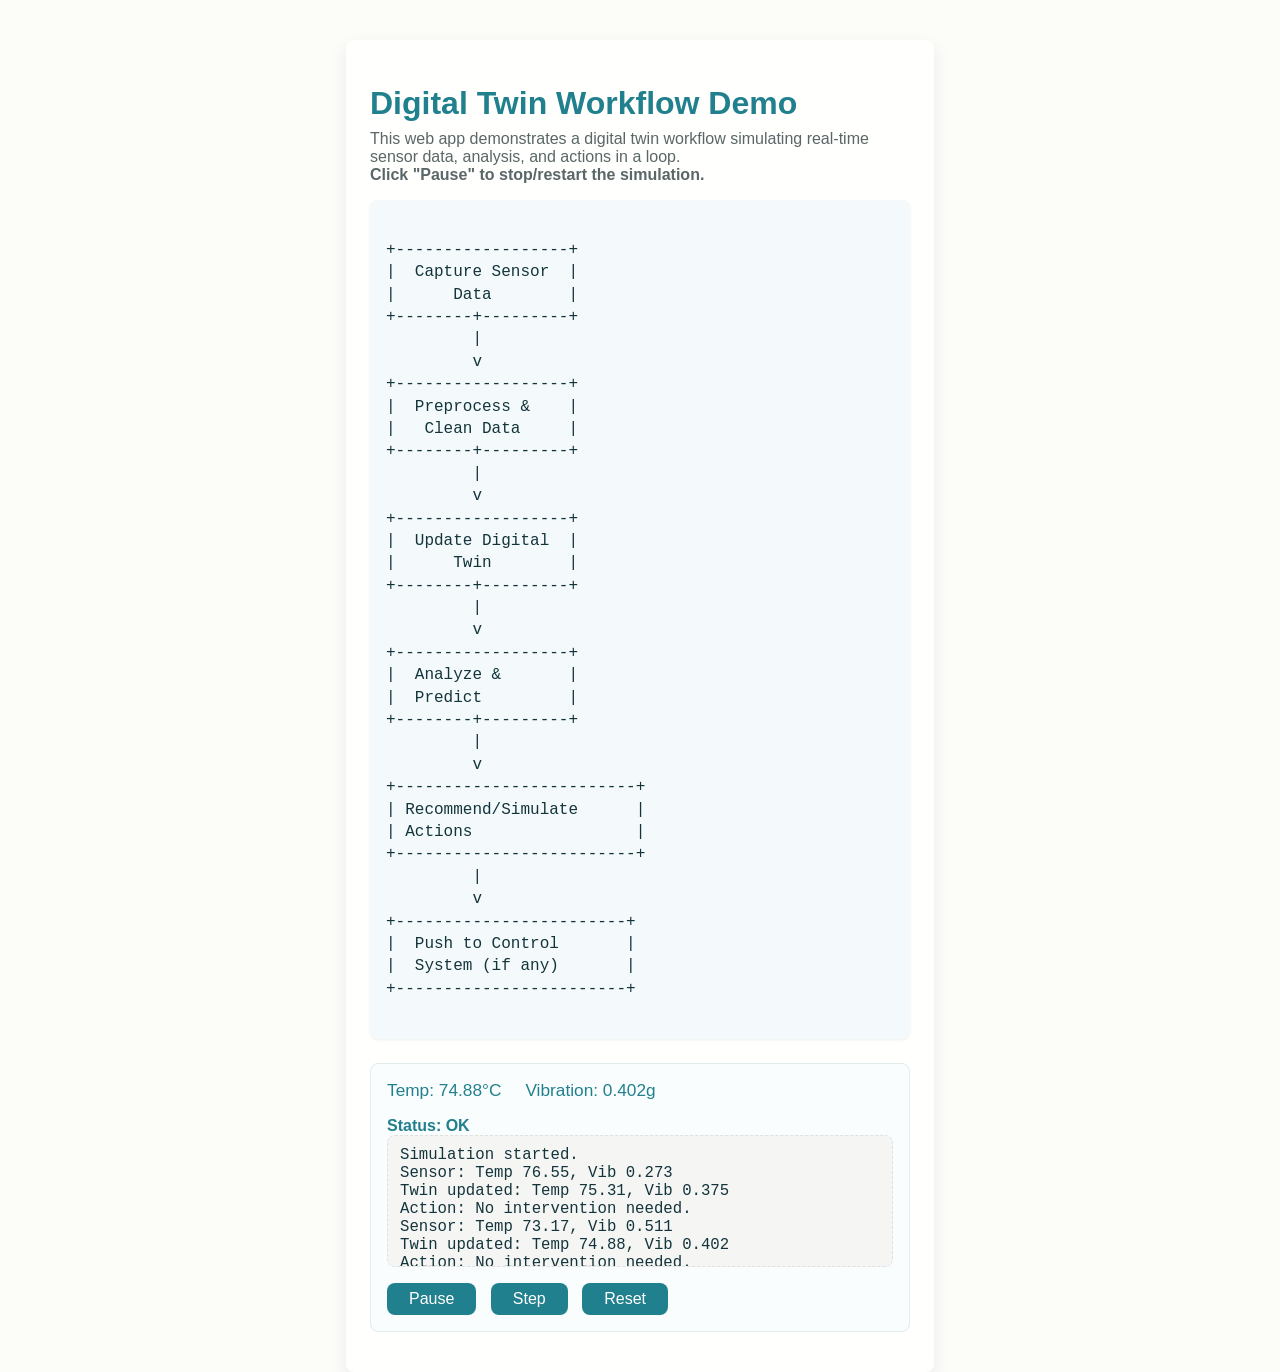
==== index.html @ 1930b544 "Add files via upload" ====
<!DOCTYPE html>
<html lang="en">
<head>
  <meta charset="UTF-8">
  <meta name="viewport" content="width=device-width, initial-scale=1.0">
  <title>Digital Twin Demo</title>
  <style>
    :root {
      --color-background: var(--color-cream-50, #fcfcf9);
      --color-surface: var(--color-cream-100, #fffffd);
      --color-text: var(--color-slate-900, #13343b);
      --color-primary: var(--color-teal-500, #21808d);
      --color-primary-hover: var(--color-teal-600, #1d7480);
      --color-success: var(--color-teal-500, #21808d);
      --color-error: var(--color-red-500, #c0152f);
      --radius-base: 8px;
      --space-16: 16px;
      --space-24: 24px;
      --font-family-base: "Inter", -apple-system, BlinkMacSystemFont, "Segoe UI", Roboto, sans-serif;
    }

    html {
      font-size: 16px;
    }
    body {
      background: var(--color-background);
      color: var(--color-text);
      font-family: var(--font-family-base);
      margin: 0;
      min-height: 100vh;
    }
    .container {
      max-width: 540px;
      margin: 40px auto 0 auto;
      padding: 24px;
      background: var(--color-surface);
      border-radius: var(--radius-base);
      box-shadow: 0 6px 18px rgba(19, 52, 59, 0.07);
    }
    h1 {
      font-size: 2rem;
      margin-bottom: 8px;
      color: var(--color-primary);
    }
    .diagram {
      font-family: monospace;
      white-space: pre;
      line-height: 1.4;
      background: #f4fafb;
      border-radius: var(--radius-base);
      padding: var(--space-16);
      margin-bottom: var(--space-24);
      box-shadow: 0 1px 3px rgba(19,52,59,0.07);
      overflow-x: auto;
    }
    .twin-panel {
      background: #fafdfe;
      border: 1px solid #e0ecee;
      border-radius: var(--radius-base);
      padding: var(--space-16);
      margin-bottom: var(--space-16);
    }
    .metrics {
      display: flex;
      gap: 24px;
      margin-bottom: 16px;
      font-size: 1.08rem;
      color: var(--color-primary);
    }
    .status-green {
      color: var(--color-success);
      font-weight: 600;
    }
    .status-red {
      color: var(--color-error);
      font-weight: 600;
    }
    .log {
      background: #f5f5f4;
      border-radius: var(--radius-base);
      font-family: monospace;
      font-size: 0.98rem;
      height: 110px;
      overflow-y: auto;
      border: 1px dashed #e0e0e0;
      padding: 10px 12px;
      margin-bottom: var(--space-16);
    }
    button {
      font-size: 1rem;
      padding: 7px 22px;
      border-radius: var(--radius-base);
      border: none;
      background: var(--color-primary);
      color: #fff;
      cursor: pointer;
      margin-right: 10px;
      transition: background 0.18s;
    }
    button:hover {
      background: var(--color-primary-hover);
    }
    .caption {
      margin-top: 2px;
      font-size: 1rem;
      color: #5a6667;
      margin-bottom: var(--space-16);
    }
  </style>
</head>
<body>
  <div class="container">
    <h1>Digital Twin Workflow Demo</h1>
    <div class="caption">
      This web app demonstrates a digital twin workflow simulating real-time sensor data, analysis, and actions in a loop. <br>
      <b>Click "Pause" to stop/restart the simulation.</b>
    </div>
    <div class="diagram">
+------------------+
|  Capture Sensor  |
|      Data        |
+--------+---------+
         |
         v
+------------------+
|  Preprocess &    |
|   Clean Data     |
+--------+---------+
         |
         v
+------------------+
|  Update Digital  |
|      Twin        |
+--------+---------+
         |
         v
+------------------+
|  Analyze &       |
|  Predict         |
+--------+---------+
         |
         v
+-------------------------+
| Recommend/Simulate      |
| Actions                 |
+-------------------------+
         |
         v
+------------------------+
|  Push to Control       |
|  System (if any)       |
+------------------------+
    </div>
    <div class="twin-panel">
      <div class="metrics">
        <div>Temp: <span id="temp">0</span>°C</div>
        <div>Vibration: <span id="vib">0</span>g</div>
      </div>
      <div id="status" class="status-green">Status: OK</div>
      <div class="log" id="log"></div>
      <button id="pauseBtn">Pause</button>
      <button id="stepBtn">Step</button>
      <button id="resetBtn">Reset</button>
    </div>
  </div>
  <script>
    // Initial digital twin state
    let twinState = {
      temperature: 75,
      vibration: 0.40,
      lastUpdate: Date.now(),
    };

    let running = true;
    let loopId = null;
    let logLines = [];

    function captureSensorData() {
      return {
        temperature: +(70 + Math.random() * 10).toFixed(2),
        vibration: +(0.2 + Math.random() * 0.5).toFixed(3),
        timestamp: Date.now(),
      };
    }

    function preprocessData(rawData) {
      if (rawData.temperature > 100 || rawData.vibration > 5) return null;
      return rawData;
    }

    function updateDigitalTwin(state, data) {
      state.temperature = +((state.temperature * 4 + data.temperature) / 5).toFixed(2);
      state.vibration = +((state.vibration * 4 + data.vibration) / 5).toFixed(3);
      state.lastUpdate = data.timestamp;
      return state;
    }

    function analyzeTwin(state) {
      if (state.temperature > 78 && state.vibration > 0.5) {
        return {
          action: "schedule_maintenance",
          reason: "High temp & vibration"
        };
      }
      return { action: "none" };
    }

    function recommendAction(analysis) {
      if (analysis.action === "schedule_maintenance") {
        appendLog("Action: Recommend maintenance. Reason: " + analysis.reason);
        setStatus("Maintenance Alert", "status-red");
      } else {
        appendLog("Action: No intervention needed.");
        setStatus("Status: OK", "status-green");
      }
    }

    function pushToControlSystem(analysis) {
      if (analysis.action !== "none") {
        appendLog("Command sent: " + analysis.action);
      }
    }

    function appendLog(line) {
      logLines.push(line);
      // Keep log short and readable
      if (logLines.length > 7) logLines.shift();
      document.getElementById('log').innerText = logLines.join('\n');
    }

    function setStatus(text, className) {
      const statusNode = document.getElementById('status');
      statusNode.innerText = text;
      statusNode.className = className;
    }

    function updateUI() {
      document.getElementById('temp').innerText = twinState.temperature.toFixed(2);
      document.getElementById('vib').innerText = twinState.vibration.toFixed(3);
    }

    function stepWorkflow() {
      const rawData = captureSensorData();
      appendLog("Sensor: " + `Temp ${rawData.temperature}, Vib ${rawData.vibration}`);
      const cleanData = preprocessData(rawData);
      if (!cleanData) {
        appendLog("Sensor data invalid, skipped");
        return;
      }
      twinState = updateDigitalTwin(twinState, cleanData);
      updateUI();
      appendLog("Twin updated: " + `Temp ${twinState.temperature.toFixed(2)}, Vib ${twinState.vibration.toFixed(3)}`);
      const analysis = analyzeTwin(twinState);
      recommendAction(analysis);
      pushToControlSystem(analysis);
    }

    function mainLoop() {
      if (running) {
        stepWorkflow();
        loopId = setTimeout(mainLoop, 1000);
      }
    }

    document.getElementById('pauseBtn').onclick = function () {
      running = !running;
      if (running) {
        appendLog("Simulation resumed.");
        mainLoop();
        this.innerText = "Pause";
      } else {
        clearTimeout(loopId);
        appendLog("Simulation paused.");
        this.innerText = "Resume";
      }
    };

    document.getElementById('stepBtn').onclick = function () {
      if (!running) {
        stepWorkflow();
      }
    };

    document.getElementById('resetBtn').onclick = function () {
      running = false;
      clearTimeout(loopId);
      twinState = {
        temperature: 75,
        vibration: 0.40,
        lastUpdate: Date.now(),
      };
      updateUI();
      setStatus("Status: OK", "status-green");
      logLines = [];
      appendLog("Simulation reset. Press Resume or Step.");
      document.getElementById('pauseBtn').innerText = "Resume";
    };

    // Start main loop
    updateUI();
    setStatus("Status: OK", "status-green");
    appendLog("Simulation started.");
    mainLoop();
  </script>
</body>
</html>
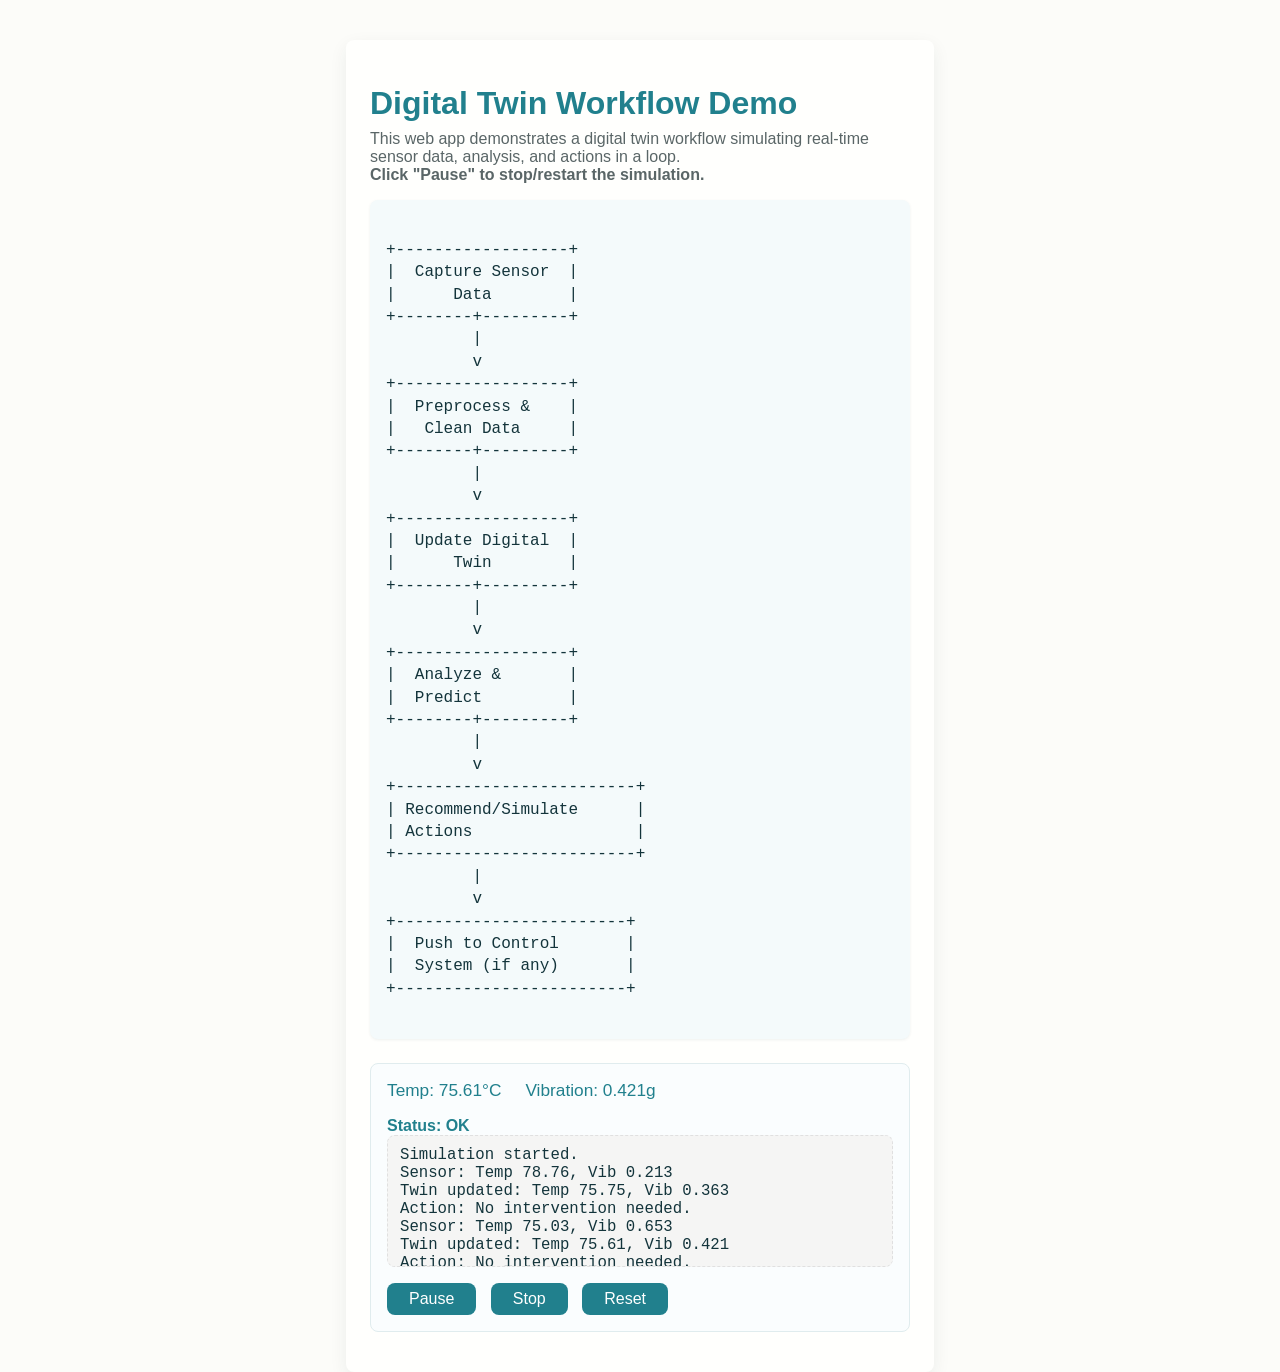
==== commit 554d7333: "Update index.html removed step" ====
--- a/index.html
+++ b/index.html
@@ -159,7 +159,7 @@
       <div id="status" class="status-green">Status: OK</div>
       <div class="log" id="log"></div>
       <button id="pauseBtn">Pause</button>
-      <button id="stepBtn">Step</button>
+      <button id="stopBtn">Stop</button>
       <button id="resetBtn">Reset</button>
     </div>
   </div>
@@ -275,7 +275,7 @@
       }
     };
 
-    document.getElementById('stepBtn').onclick = function () {
+    document.getElementById('stopBtn').onclick = function () {
       if (!running) {
         stepWorkflow();
       }
@@ -292,7 +292,7 @@
       updateUI();
       setStatus("Status: OK", "status-green");
       logLines = [];
-      appendLog("Simulation reset. Press Resume or Step.");
+      appendLog("Simulation reset. Press Resume or Stop.");
       document.getElementById('pauseBtn').innerText = "Resume";
     };
 
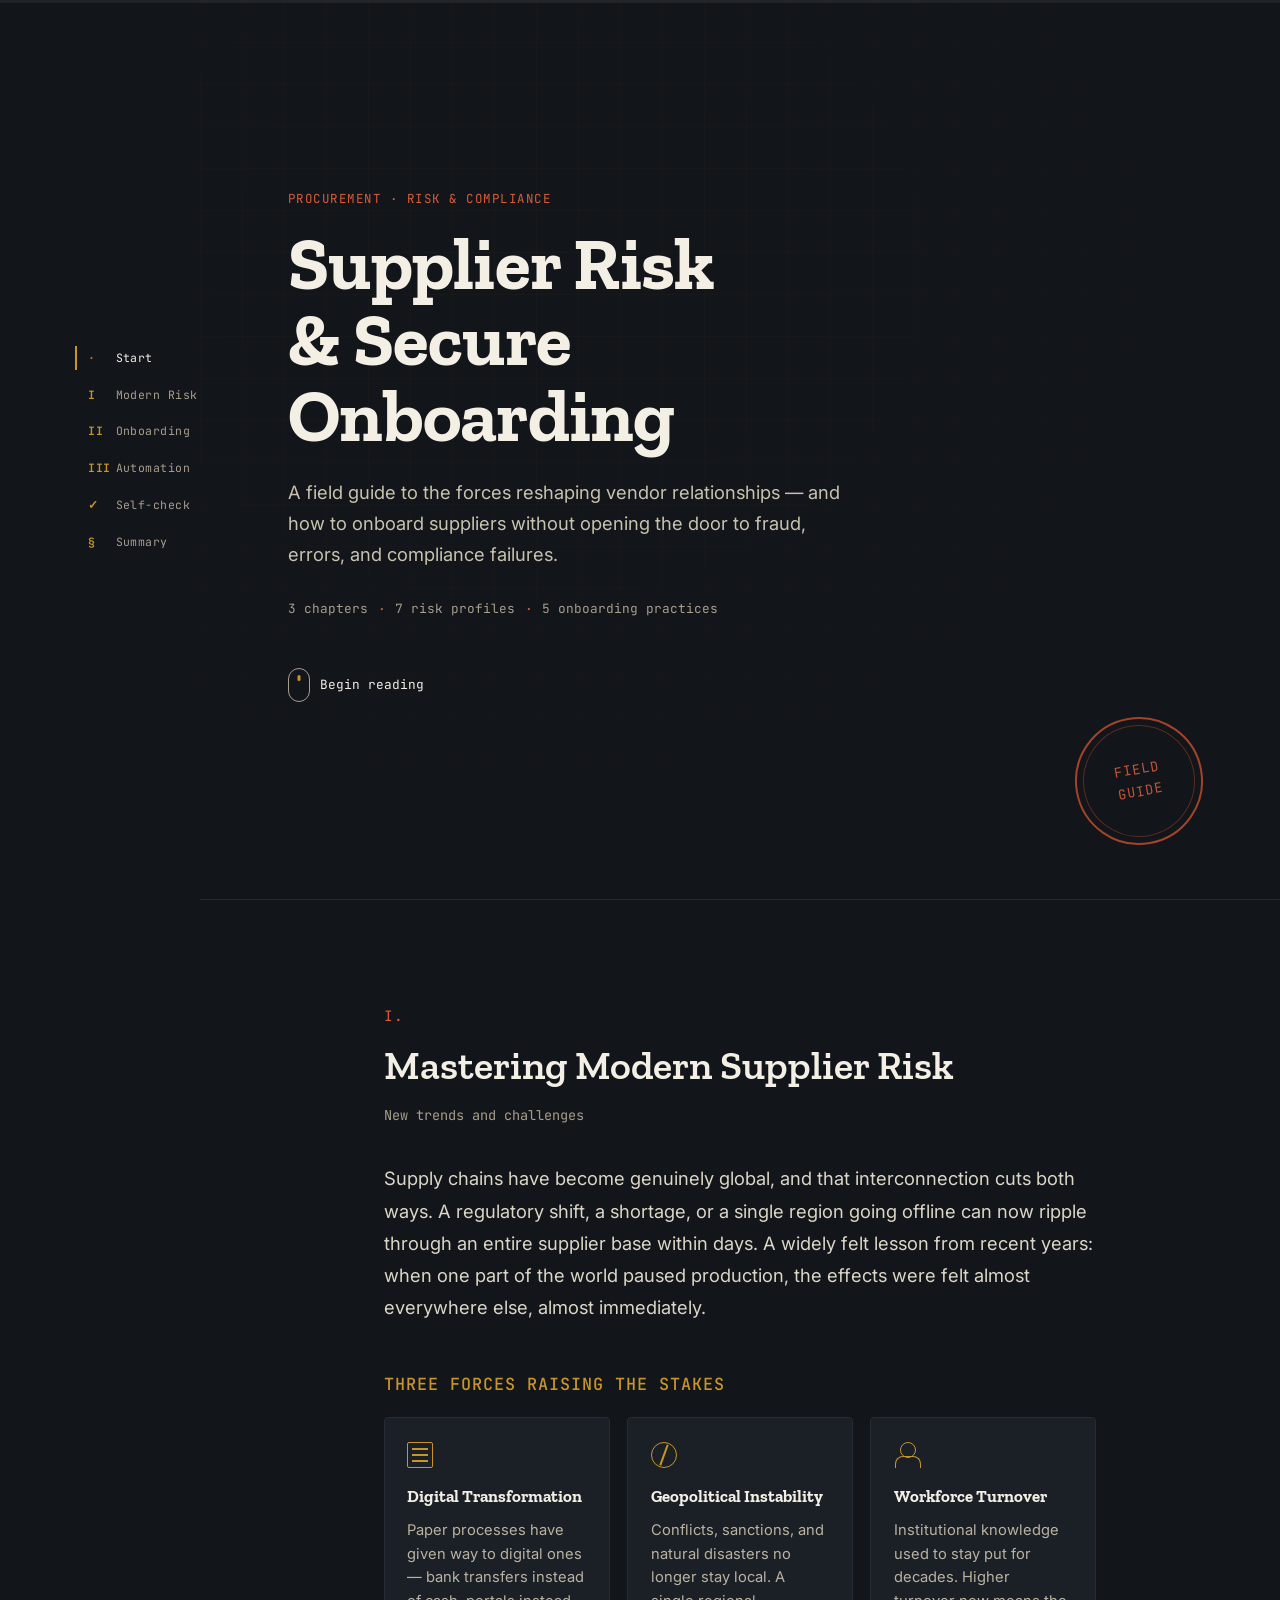
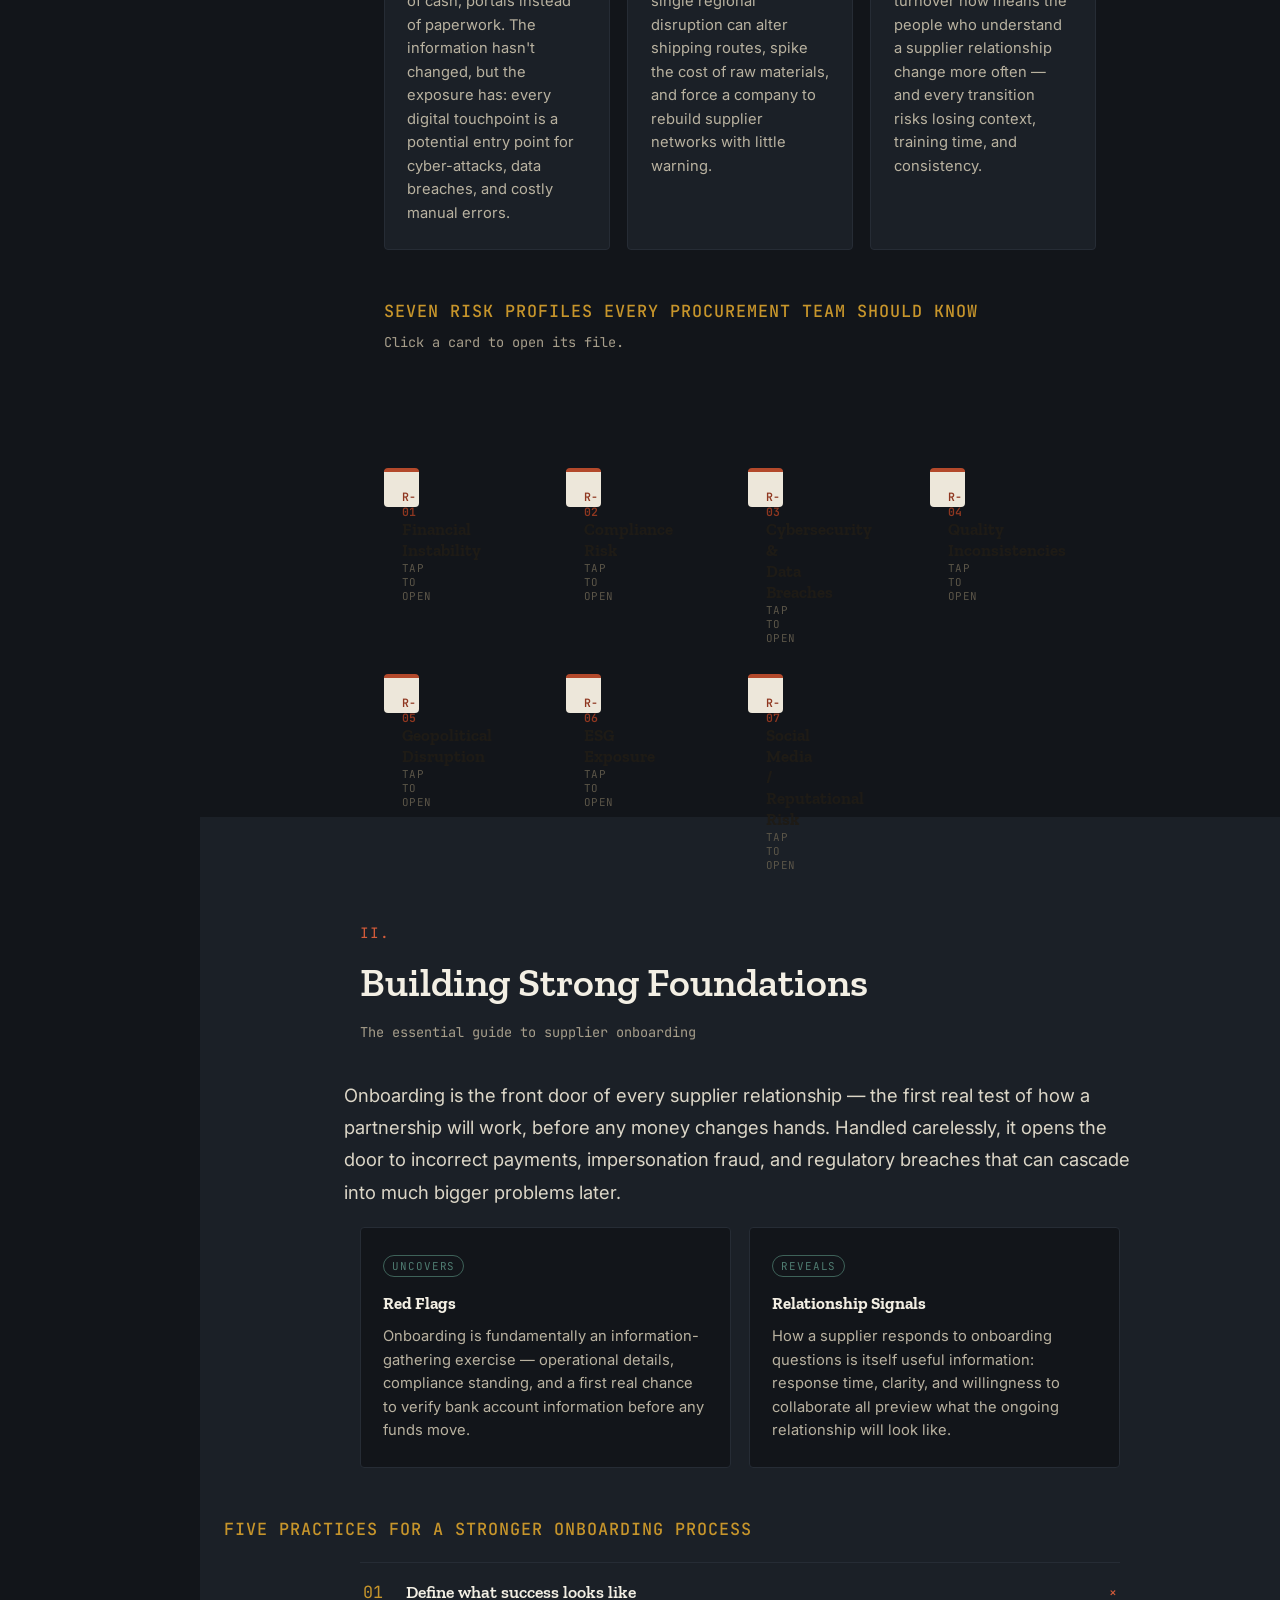
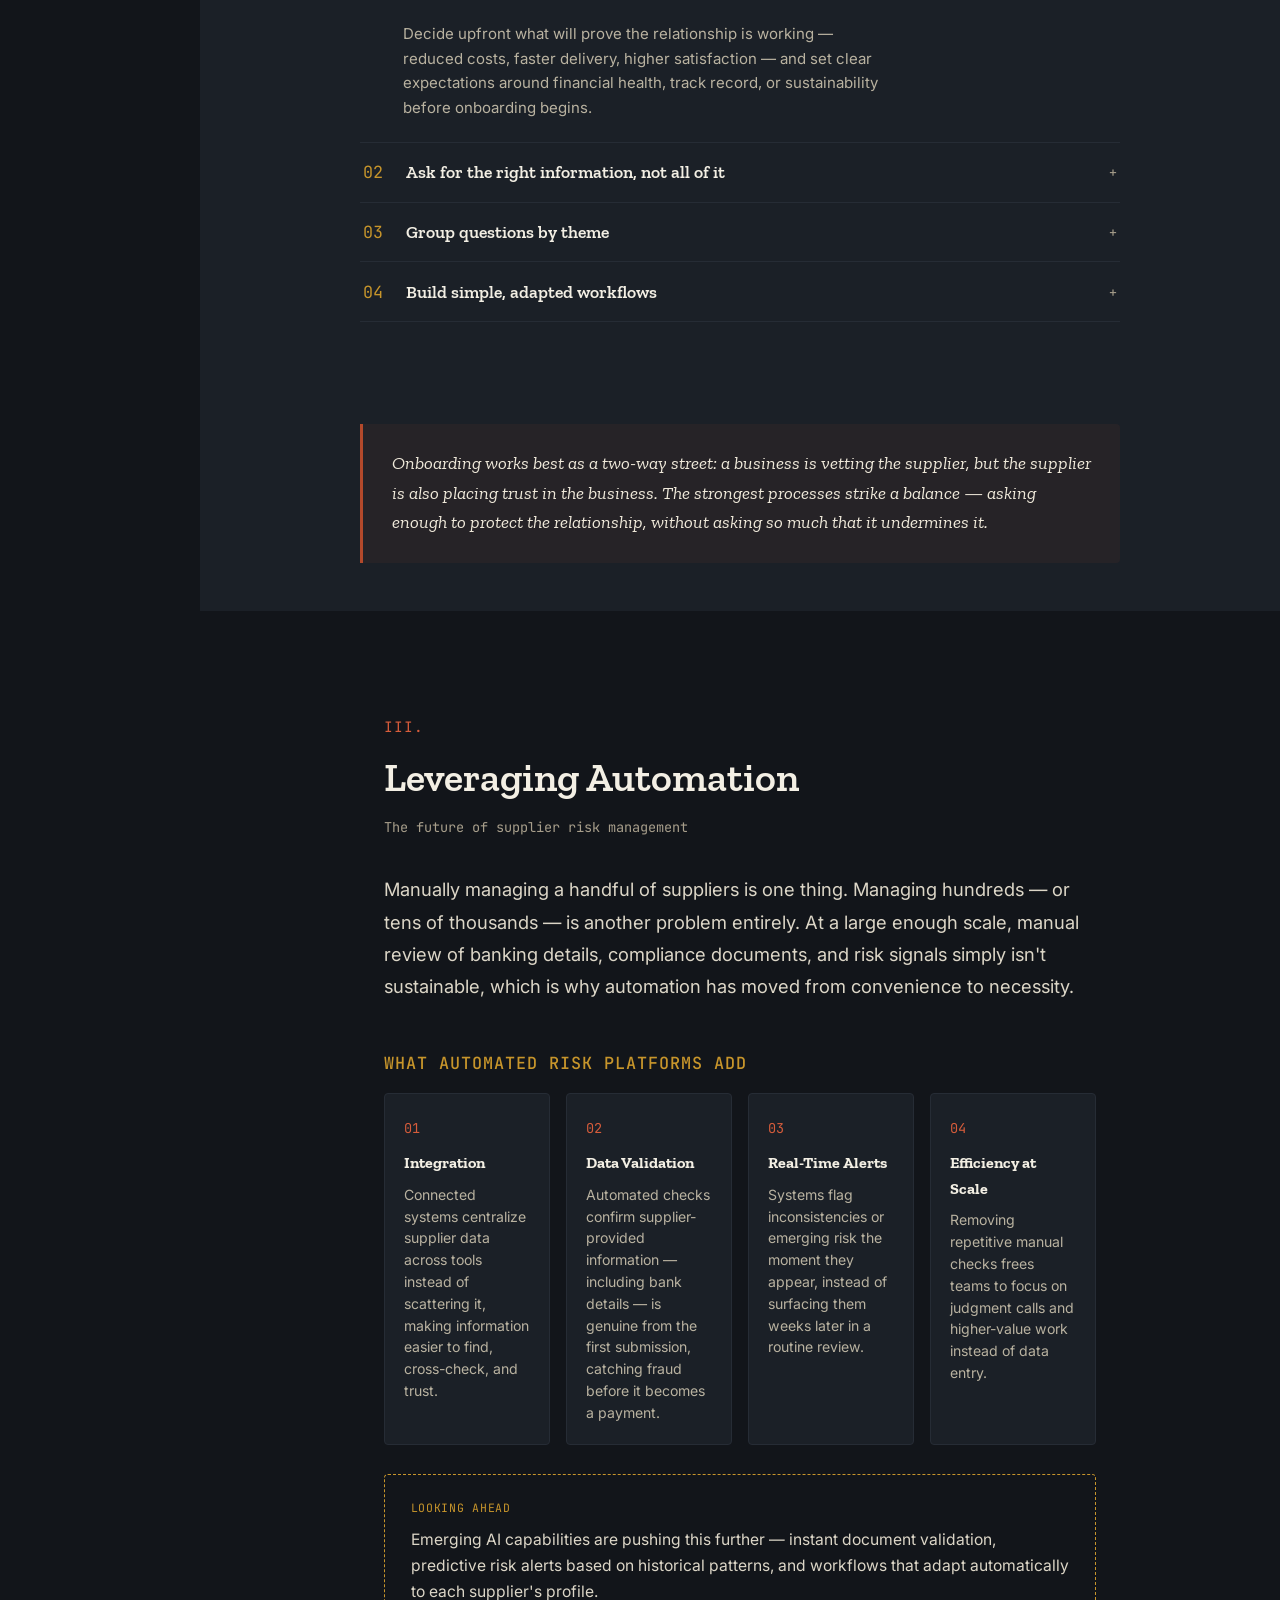
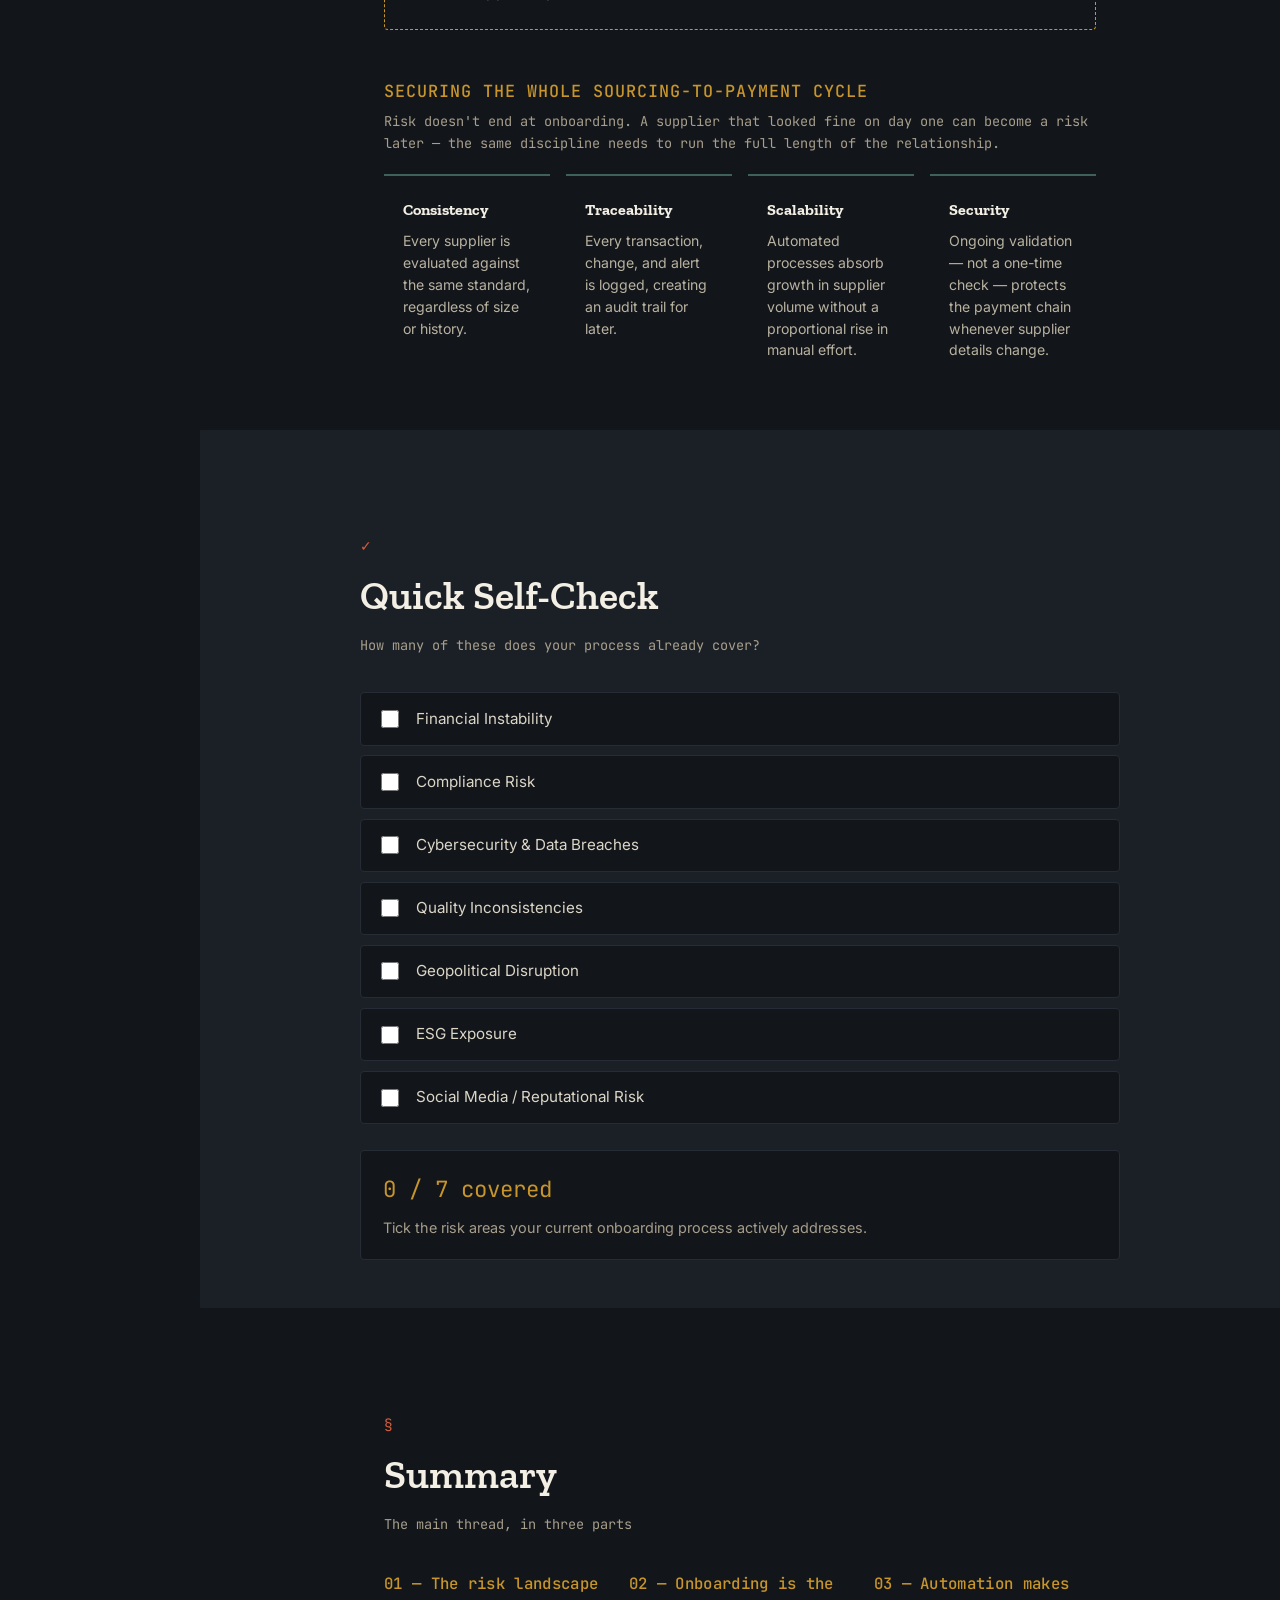
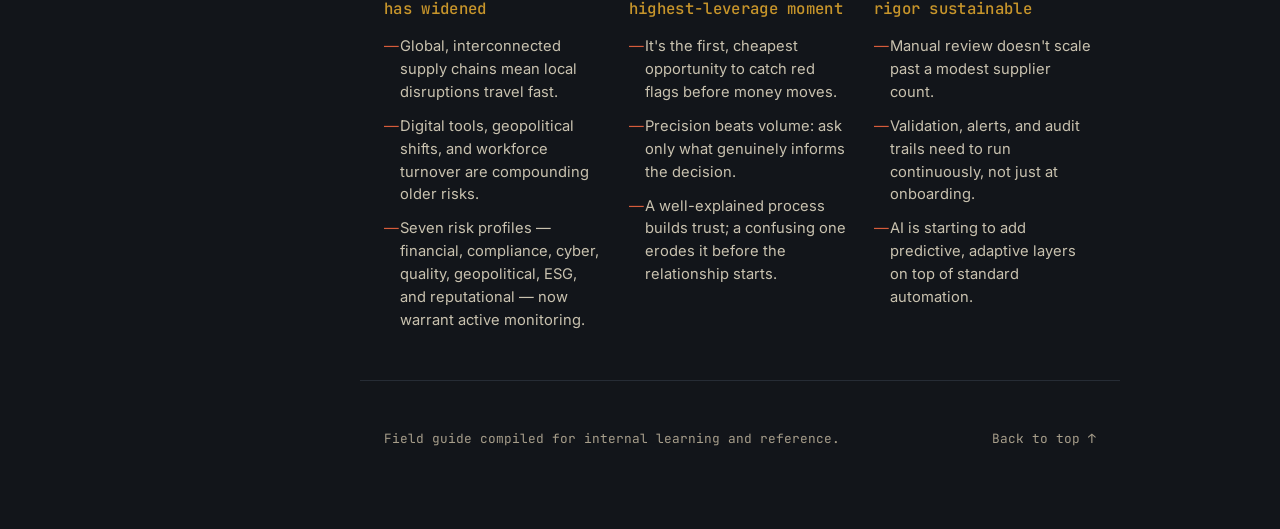
==== commit 914e6d57: "Add files via upload" ====
--- a/index.html
+++ b/index.html
@@ -1,306 +1,231 @@
 <!DOCTYPE html>
 <html lang="en">
 <head>
-  <meta charset="UTF-8">
-  <meta name="viewport" content="width=device-width, initial-scale=1.0">
-  <title>Digital Twin Demo</title>
-  <style>
-    :root {
-      --color-background: var(--color-cream-50, #fcfcf9);
-      --color-surface: var(--color-cream-100, #fffffd);
-      --color-text: var(--color-slate-900, #13343b);
-      --color-primary: var(--color-teal-500, #21808d);
-      --color-primary-hover: var(--color-teal-600, #1d7480);
-      --color-success: var(--color-teal-500, #21808d);
-      --color-error: var(--color-red-500, #c0152f);
-      --radius-base: 8px;
-      --space-16: 16px;
-      --space-24: 24px;
-      --font-family-base: "Inter", -apple-system, BlinkMacSystemFont, "Segoe UI", Roboto, sans-serif;
-    }
-
-    html {
-      font-size: 16px;
-    }
-    body {
-      background: var(--color-background);
-      color: var(--color-text);
-      font-family: var(--font-family-base);
-      margin: 0;
-      min-height: 100vh;
-    }
-    .container {
-      max-width: 540px;
-      margin: 40px auto 0 auto;
-      padding: 24px;
-      background: var(--color-surface);
-      border-radius: var(--radius-base);
-      box-shadow: 0 6px 18px rgba(19, 52, 59, 0.07);
-    }
-    h1 {
-      font-size: 2rem;
-      margin-bottom: 8px;
-      color: var(--color-primary);
-    }
-    .diagram {
-      font-family: monospace;
-      white-space: pre;
-      line-height: 1.4;
-      background: #f4fafb;
-      border-radius: var(--radius-base);
-      padding: var(--space-16);
-      margin-bottom: var(--space-24);
-      box-shadow: 0 1px 3px rgba(19,52,59,0.07);
-      overflow-x: auto;
-    }
-    .twin-panel {
-      background: #fafdfe;
-      border: 1px solid #e0ecee;
-      border-radius: var(--radius-base);
-      padding: var(--space-16);
-      margin-bottom: var(--space-16);
-    }
-    .metrics {
-      display: flex;
-      gap: 24px;
-      margin-bottom: 16px;
-      font-size: 1.08rem;
-      color: var(--color-primary);
-    }
-    .status-green {
-      color: var(--color-success);
-      font-weight: 600;
-    }
-    .status-red {
-      color: var(--color-error);
-      font-weight: 600;
-    }
-    .log {
-      background: #f5f5f4;
-      border-radius: var(--radius-base);
-      font-family: monospace;
-      font-size: 0.98rem;
-      height: 110px;
-      overflow-y: auto;
-      border: 1px dashed #e0e0e0;
-      padding: 10px 12px;
-      margin-bottom: var(--space-16);
-    }
-    button {
-      font-size: 1rem;
-      padding: 7px 22px;
-      border-radius: var(--radius-base);
-      border: none;
-      background: var(--color-primary);
-      color: #fff;
-      cursor: pointer;
-      margin-right: 10px;
-      transition: background 0.18s;
-    }
-    button:hover {
-      background: var(--color-primary-hover);
-    }
-    .caption {
-      margin-top: 2px;
-      font-size: 1rem;
-      color: #5a6667;
-      margin-bottom: var(--space-16);
-    }
-  </style>
+<meta charset="UTF-8">
+<meta name="viewport" content="width=device-width, initial-scale=1.0">
+<title>Supplier Risk &amp; Secure Onboarding — A Field Guide</title>
+<meta name="description" content="An educational field guide to modern supplier risk, secure vendor onboarding practices, and the role of automation in procurement risk management.">
+<link rel="preconnect" href="https://fonts.googleapis.com">
+<link rel="preconnect" href="https://fonts.gstatic.com" crossorigin>
+<link href="https://fonts.googleapis.com/css2?family=Zilla+Slab:wght@400;500;600;700&family=Inter:wght@400;500;600;700&family=JetBrains+Mono:wght@400;500;600&display=swap" rel="stylesheet">
+<link rel="stylesheet" href="style.css">
 </head>
 <body>
-  <div class="container">
-    <h1>Digital Twin Workflow Demo</h1>
-    <div class="caption">
-      This web app demonstrates a digital twin workflow simulating real-time sensor data, analysis, and actions in a loop. <br>
-      <b>Click "Pause" to stop/restart the simulation.</b>
-    </div>
-    <div class="diagram">
-+------------------+
-|  Capture Sensor  |
-|      Data        |
-+--------+---------+
-         |
-         v
-+------------------+
-|  Preprocess &    |
-|   Clean Data     |
-+--------+---------+
-         |
-         v
-+------------------+
-|  Update Digital  |
-|      Twin        |
-+--------+---------+
-         |
-         v
-+------------------+
-|  Analyze &       |
-|  Predict         |
-+--------+---------+
-         |
-         v
-+-------------------------+
-| Recommend/Simulate      |
-| Actions                 |
-+-------------------------+
-         |
-         v
-+------------------------+
-|  Push to Control       |
-|  System (if any)       |
-+------------------------+
-    </div>
-    <div class="twin-panel">
-      <div class="metrics">
-        <div>Temp: <span id="temp">0</span>°C</div>
-        <div>Vibration: <span id="vib">0</span>g</div>
-      </div>
-      <div id="status" class="status-green">Status: OK</div>
-      <div class="log" id="log"></div>
-      <button id="pauseBtn">Pause</button>
-      <button id="stopBtn">Stop</button>
-      <button id="resetBtn">Reset</button>
-    </div>
-  </div>
-  <script>
-    // Initial digital twin state
-    let twinState = {
-      temperature: 75,
-      vibration: 0.40,
-      lastUpdate: Date.now(),
-    };
-
-    let running = true;
-    let loopId = null;
-    let logLines = [];
-
-    function captureSensorData() {
-      return {
-        temperature: +(70 + Math.random() * 10).toFixed(2),
-        vibration: +(0.2 + Math.random() * 0.5).toFixed(3),
-        timestamp: Date.now(),
-      };
-    }
-
-    function preprocessData(rawData) {
-      if (rawData.temperature > 100 || rawData.vibration > 5) return null;
-      return rawData;
-    }
-
-    function updateDigitalTwin(state, data) {
-      state.temperature = +((state.temperature * 4 + data.temperature) / 5).toFixed(2);
-      state.vibration = +((state.vibration * 4 + data.vibration) / 5).toFixed(3);
-      state.lastUpdate = data.timestamp;
-      return state;
-    }
-
-    function analyzeTwin(state) {
-      if (state.temperature > 78 && state.vibration > 0.5) {
-        return {
-          action: "schedule_maintenance",
-          reason: "High temp & vibration"
-        };
-      }
-      return { action: "none" };
-    }
-
-    function recommendAction(analysis) {
-      if (analysis.action === "schedule_maintenance") {
-        appendLog("Action: Recommend maintenance. Reason: " + analysis.reason);
-        setStatus("Maintenance Alert", "status-red");
-      } else {
-        appendLog("Action: No intervention needed.");
-        setStatus("Status: OK", "status-green");
-      }
-    }
-
-    function pushToControlSystem(analysis) {
-      if (analysis.action !== "none") {
-        appendLog("Command sent: " + analysis.action);
-      }
-    }
-
-    function appendLog(line) {
-      logLines.push(line);
-      // Keep log short and readable
-      if (logLines.length > 7) logLines.shift();
-      document.getElementById('log').innerText = logLines.join('\n');
-    }
-
-    function setStatus(text, className) {
-      const statusNode = document.getElementById('status');
-      statusNode.innerText = text;
-      statusNode.className = className;
-    }
-
-    function updateUI() {
-      document.getElementById('temp').innerText = twinState.temperature.toFixed(2);
-      document.getElementById('vib').innerText = twinState.vibration.toFixed(3);
-    }
-
-    function stepWorkflow() {
-      const rawData = captureSensorData();
-      appendLog("Sensor: " + `Temp ${rawData.temperature}, Vib ${rawData.vibration}`);
-      const cleanData = preprocessData(rawData);
-      if (!cleanData) {
-        appendLog("Sensor data invalid, skipped");
-        return;
-      }
-      twinState = updateDigitalTwin(twinState, cleanData);
-      updateUI();
-      appendLog("Twin updated: " + `Temp ${twinState.temperature.toFixed(2)}, Vib ${twinState.vibration.toFixed(3)}`);
-      const analysis = analyzeTwin(twinState);
-      recommendAction(analysis);
-      pushToControlSystem(analysis);
-    }
-
-    function mainLoop() {
-      if (running) {
-        stepWorkflow();
-        loopId = setTimeout(mainLoop, 1000);
-      }
-    }
-
-    document.getElementById('pauseBtn').onclick = function () {
-      running = !running;
-      if (running) {
-        appendLog("Simulation resumed.");
-        mainLoop();
-        this.innerText = "Pause";
-      } else {
-        clearTimeout(loopId);
-        appendLog("Simulation paused.");
-        this.innerText = "Resume";
-      }
-    };
-
-    document.getElementById('stopBtn').onclick = function () {
-      if (!running) {
-        stepWorkflow();
-      }
-    };
-
-    document.getElementById('resetBtn').onclick = function () {
-      running = false;
-      clearTimeout(loopId);
-      twinState = {
-        temperature: 75,
-        vibration: 0.40,
-        lastUpdate: Date.now(),
-      };
-      updateUI();
-      setStatus("Status: OK", "status-green");
-      logLines = [];
-      appendLog("Simulation reset. Press Resume or Stop.");
-      document.getElementById('pauseBtn').innerText = "Resume";
-    };
-
-    // Start main loop
-    updateUI();
-    setStatus("Status: OK", "status-green");
-    appendLog("Simulation started.");
-    mainLoop();
-  </script>
+
+<div class="progress-track" aria-hidden="true"><div class="progress-fill" id="progressFill"></div></div>
+
+<nav class="railnav" id="railnav" aria-label="Section navigation">
+  <ol>
+    <li><a href="#top" data-target="top"><span class="railnav__num">·</span><span class="railnav__label">Start</span></a></li>
+    <li><a href="#ch1" data-target="ch1"><span class="railnav__num">I</span><span class="railnav__label">Modern Risk</span></a></li>
+    <li><a href="#ch2" data-target="ch2"><span class="railnav__num">II</span><span class="railnav__label">Onboarding</span></a></li>
+    <li><a href="#ch3" data-target="ch3"><span class="railnav__num">III</span><span class="railnav__label">Automation</span></a></li>
+    <li><a href="#check" data-target="check"><span class="railnav__num">✓</span><span class="railnav__label">Self-check</span></a></li>
+    <li><a href="#summary" data-target="summary"><span class="railnav__num">§</span><span class="railnav__label">Summary</span></a></li>
+  </ol>
+</nav>
+
+<main>
+
+  <!-- HERO -->
+  <header class="hero" id="top">
+    <div class="hero__grid" aria-hidden="true"></div>
+    <div class="hero__inner">
+      <p class="eyebrow">Procurement · Risk &amp; Compliance</p>
+      <h1 class="hero__title">Supplier Risk<br>&amp; Secure Onboarding</h1>
+      <p class="hero__sub">A field guide to the forces reshaping vendor relationships — and how to onboard
+        suppliers without opening the door to fraud, errors, and compliance failures.</p>
+      <div class="hero__meta">
+        <span>3 chapters</span><span class="dot">·</span><span>7 risk profiles</span><span class="dot">·</span><span>5 onboarding practices</span>
+      </div>
+      <a class="scrollcue" href="#ch1" aria-label="Scroll to first chapter">
+        <span></span>Begin reading
+      </a>
+    </div>
+    <div class="stamp" aria-hidden="true">Field<br>Guide</div>
+  </header>
+
+  <!-- CHAPTER I -->
+  <section class="chapter" id="ch1">
+    <div class="chapter__head">
+      <span class="chapter__num">I.</span>
+      <h2>Mastering Modern Supplier Risk</h2>
+      <p class="chapter__dek">New trends and challenges</p>
+    </div>
+
+    <p class="lede">Supply chains have become genuinely global, and that interconnection cuts both ways.
+      A regulatory shift, a shortage, or a single region going offline can now ripple through an entire
+      supplier base within days. A widely felt lesson from recent years: when one part of the world
+      paused production, the effects were felt almost everywhere else, almost immediately.</p>
+
+    <h3 class="subhead">Three forces raising the stakes</h3>
+    <div class="trend-grid">
+      <article class="trend-card">
+        <span class="trend-card__icon" data-icon="digital"></span>
+        <h4>Digital Transformation</h4>
+        <p>Paper processes have given way to digital ones — bank transfers instead of cash, portals instead
+          of paperwork. The information hasn't changed, but the exposure has: every digital touchpoint is
+          a potential entry point for cyber-attacks, data breaches, and costly manual errors.</p>
+      </article>
+      <article class="trend-card">
+        <span class="trend-card__icon" data-icon="geo"></span>
+        <h4>Geopolitical Instability</h4>
+        <p>Conflicts, sanctions, and natural disasters no longer stay local. A single regional disruption
+          can alter shipping routes, spike the cost of raw materials, and force a company to rebuild
+          supplier networks with little warning.</p>
+      </article>
+      <article class="trend-card">
+        <span class="trend-card__icon" data-icon="workforce"></span>
+        <h4>Workforce Turnover</h4>
+        <p>Institutional knowledge used to stay put for decades. Higher turnover now means the people who
+          understand a supplier relationship change more often — and every transition risks losing
+          context, training time, and consistency.</p>
+      </article>
+    </div>
+
+    <h3 class="subhead">Seven risk profiles every procurement team should know</h3>
+    <p class="subhead__note">Click a card to open its file.</p>
+    <div class="risk-grid" id="riskGrid">
+      <!-- populated by script.js -->
+    </div>
+  </section>
+
+  <!-- CHAPTER II -->
+  <section class="chapter chapter--alt" id="ch2">
+    <div class="chapter__head">
+      <span class="chapter__num">II.</span>
+      <h2>Building Strong Foundations</h2>
+      <p class="chapter__dek">The essential guide to supplier onboarding</p>
+    </div>
+
+    <p class="lede">Onboarding is the front door of every supplier relationship — the first real test of how
+      a partnership will work, before any money changes hands. Handled carelessly, it opens the door to
+      incorrect payments, impersonation fraud, and regulatory breaches that can cascade into much bigger
+      problems later.</p>
+
+    <div class="split-grid">
+      <div class="split-card">
+        <span class="split-card__tag">Uncovers</span>
+        <h4>Red Flags</h4>
+        <p>Onboarding is fundamentally an information-gathering exercise — operational details, compliance
+          standing, and a first real chance to verify bank account information before any funds move.</p>
+      </div>
+      <div class="split-card">
+        <span class="split-card__tag">Reveals</span>
+        <h4>Relationship Signals</h4>
+        <p>How a supplier responds to onboarding questions is itself useful information: response time,
+          clarity, and willingness to collaborate all preview what the ongoing relationship will look like.</p>
+      </div>
+    </div>
+
+    <h3 class="subhead">Five practices for a stronger onboarding process</h3>
+    <div class="steps" id="stepsList">
+      <!-- populated by script.js -->
+    </div>
+
+    <div class="pull-quote">
+      <p>Onboarding works best as a two-way street: a business is vetting the supplier, but the supplier
+        is also placing trust in the business. The strongest processes strike a balance — asking enough to
+        protect the relationship, without asking so much that it undermines it.</p>
+    </div>
+  </section>
+
+  <!-- CHAPTER III -->
+  <section class="chapter" id="ch3">
+    <div class="chapter__head">
+      <span class="chapter__num">III.</span>
+      <h2>Leveraging Automation</h2>
+      <p class="chapter__dek">The future of supplier risk management</p>
+    </div>
+
+    <p class="lede">Manually managing a handful of suppliers is one thing. Managing hundreds — or tens of
+      thousands — is another problem entirely. At a large enough scale, manual review of banking details,
+      compliance documents, and risk signals simply isn't sustainable, which is why automation has moved
+      from convenience to necessity.</p>
+
+    <h3 class="subhead">What automated risk platforms add</h3>
+    <div class="benefit-grid">
+      <div class="benefit"><span class="benefit__mark">01</span><h4>Integration</h4><p>Connected systems centralize supplier data across tools instead of scattering it, making information easier to find, cross-check, and trust.</p></div>
+      <div class="benefit"><span class="benefit__mark">02</span><h4>Data Validation</h4><p>Automated checks confirm supplier-provided information — including bank details — is genuine from the first submission, catching fraud before it becomes a payment.</p></div>
+      <div class="benefit"><span class="benefit__mark">03</span><h4>Real-Time Alerts</h4><p>Systems flag inconsistencies or emerging risk the moment they appear, instead of surfacing them weeks later in a routine review.</p></div>
+      <div class="benefit"><span class="benefit__mark">04</span><h4>Efficiency at Scale</h4><p>Removing repetitive manual checks frees teams to focus on judgment calls and higher-value work instead of data entry.</p></div>
+    </div>
+
+    <div class="ai-callout">
+      <span class="ai-callout__tag">Looking ahead</span>
+      <p>Emerging AI capabilities are pushing this further — instant document validation, predictive risk
+        alerts based on historical patterns, and workflows that adapt automatically to each supplier's
+        profile.</p>
+    </div>
+
+    <h3 class="subhead">Securing the whole sourcing-to-payment cycle</h3>
+    <p class="subhead__note">Risk doesn't end at onboarding. A supplier that looked fine on day one can
+      become a risk later — the same discipline needs to run the full length of the relationship.</p>
+    <div class="pillar-grid">
+      <div class="pillar"><h4>Consistency</h4><p>Every supplier is evaluated against the same standard, regardless of size or history.</p></div>
+      <div class="pillar"><h4>Traceability</h4><p>Every transaction, change, and alert is logged, creating an audit trail for later.</p></div>
+      <div class="pillar"><h4>Scalability</h4><p>Automated processes absorb growth in supplier volume without a proportional rise in manual effort.</p></div>
+      <div class="pillar"><h4>Security</h4><p>Ongoing validation — not a one-time check — protects the payment chain whenever supplier details change.</p></div>
+    </div>
+  </section>
+
+  <!-- SELF CHECK -->
+  <section class="checksection" id="check">
+    <div class="chapter__head">
+      <span class="chapter__num">✓</span>
+      <h2>Quick Self-Check</h2>
+      <p class="chapter__dek">How many of these does your process already cover?</p>
+    </div>
+    <div class="checklist" id="checklist"><!-- populated by script.js --></div>
+    <div class="checklist__result" id="checkResult" aria-live="polite">
+      <span class="checklist__count"><span id="checkCount">0</span> / 7 covered</span>
+      <p id="checkMessage">Tick the risk areas your current onboarding process actively addresses.</p>
+    </div>
+  </section>
+
+  <!-- SUMMARY -->
+  <section class="summary" id="summary">
+    <div class="chapter__head">
+      <span class="chapter__num">§</span>
+      <h2>Summary</h2>
+      <p class="chapter__dek">The main thread, in three parts</p>
+    </div>
+
+    <div class="summary-grid">
+      <div class="summary-block">
+        <h4>01 — The risk landscape has widened</h4>
+        <ul>
+          <li>Global, interconnected supply chains mean local disruptions travel fast.</li>
+          <li>Digital tools, geopolitical shifts, and workforce turnover are compounding older risks.</li>
+          <li>Seven risk profiles — financial, compliance, cyber, quality, geopolitical, ESG, and reputational — now warrant active monitoring.</li>
+        </ul>
+      </div>
+      <div class="summary-block">
+        <h4>02 — Onboarding is the highest-leverage moment</h4>
+        <ul>
+          <li>It's the first, cheapest opportunity to catch red flags before money moves.</li>
+          <li>Precision beats volume: ask only what genuinely informs the decision.</li>
+          <li>A well-explained process builds trust; a confusing one erodes it before the relationship starts.</li>
+        </ul>
+      </div>
+      <div class="summary-block">
+        <h4>03 — Automation makes rigor sustainable</h4>
+        <ul>
+          <li>Manual review doesn't scale past a modest supplier count.</li>
+          <li>Validation, alerts, and audit trails need to run continuously, not just at onboarding.</li>
+          <li>AI is starting to add predictive, adaptive layers on top of standard automation.</li>
+        </ul>
+      </div>
+    </div>
+  </section>
+
+  <footer class="footer">
+    <p>Field guide compiled for internal learning and reference.</p>
+    <a href="#top">Back to top ↑</a>
+  </footer>
+
+</main>
+
+<script src="script.js"></script>
 </body>
 </html>
--- a/style.css
+++ b/style.css
@@ -0,0 +1,350 @@
+/* ============ TOKENS ============ */
+:root{
+  --ink:        #12151A;
+  --ink-2:      #1B2027;
+  --ink-3:      #262C35;
+  --paper:      #EDE7DA;
+  --paper-2:    #E2DAC8;
+  --text-hi:    #F3EFE4;
+  --text-lo:    #A79E8B;
+  --text-ink:   #1E1B16;
+  --text-ink-lo:#5B5548;
+  --flag:       #B3492B;
+  --flag-hi:    #D65C3B;
+  --verified:   #3E6259;
+  --verified-hi:#4F7C71;
+  --gold:       #C7952B;
+
+  --display: "Zilla Slab", Georgia, serif;
+  --body: "Inter", -apple-system, BlinkMacSystemFont, sans-serif;
+  --mono: "JetBrains Mono", ui-monospace, SFMono-Regular, monospace;
+
+  --rail-w: 200px;
+  --max-w: 760px;
+}
+
+*{ box-sizing:border-box; }
+html{ scroll-behavior:smooth; }
+@media (prefers-reduced-motion: reduce){
+  html{ scroll-behavior:auto; }
+  *{ animation-duration:0.001ms !important; animation-iteration-count:1 !important; transition-duration:0.001ms !important; }
+}
+
+body{
+  margin:0;
+  background:var(--ink);
+  color:var(--text-hi);
+  font-family:var(--body);
+  font-size:16px;
+  line-height:1.6;
+  -webkit-font-smoothing:antialiased;
+}
+
+a{ color:inherit; }
+h1,h2,h3,h4{ font-family:var(--display); margin:0; color:var(--text-hi); }
+p{ margin:0; }
+ul{ margin:0; padding:0; }
+
+:focus-visible{
+  outline:2px solid var(--gold);
+  outline-offset:3px;
+}
+
+/* ============ PROGRESS BAR ============ */
+.progress-track{
+  position:fixed; top:0; left:0; right:0; height:3px;
+  background:rgba(255,255,255,0.06); z-index:200;
+}
+.progress-fill{
+  height:100%; width:0%;
+  background:linear-gradient(90deg,var(--flag),var(--gold));
+  transition:width 0.08s linear;
+}
+
+/* ============ RAIL NAV ============ */
+.railnav{
+  position:fixed; top:0; left:0; height:100vh; width:var(--rail-w);
+  display:flex; align-items:center; z-index:150;
+  padding-left:2.2rem;
+  pointer-events:none;
+}
+.railnav ol{ list-style:none; pointer-events:auto; }
+.railnav li{ margin:0.85rem 0; }
+.railnav a{
+  display:flex; align-items:center; gap:0.6rem;
+  text-decoration:none; font-family:var(--mono); font-size:0.72rem;
+  letter-spacing:0.04em; color:var(--text-lo);
+  padding:0.15rem 0; border-left:2px solid transparent;
+  padding-left:0.7rem; transition:color 0.2s ease, border-color 0.2s ease;
+}
+.railnav__num{ font-weight:600; width:1.1rem; display:inline-block; color:var(--gold); }
+.railnav a:hover, .railnav a.active{ color:var(--text-hi); border-left-color:var(--gold); }
+.railnav a.active .railnav__num{ color:var(--flag-hi); }
+
+@media (max-width:980px){
+  .railnav{
+    position:fixed; top:3px; left:0; right:0; height:auto; width:100%;
+    background:rgba(18,21,26,0.92); backdrop-filter:blur(6px);
+    padding:0.6rem 1rem; border-bottom:1px solid var(--ink-3);
+  }
+  .railnav ol{ display:flex; gap:1.2rem; overflow-x:auto; list-style:none; }
+  .railnav li{ margin:0; flex:none; }
+  .railnav a{ border-left:none; padding-left:0; padding-bottom:0.3rem; border-bottom:2px solid transparent; white-space:nowrap; }
+  .railnav a:hover, .railnav a.active{ border-bottom-color:var(--gold); border-left-color:transparent; }
+}
+
+/* ============ LAYOUT SHELL ============ */
+main{ margin-left:var(--rail-w); }
+@media (max-width:980px){ main{ margin-left:0; padding-top:3.2rem; } }
+
+.chapter, .checksection, .summary{
+  max-width:var(--max-w);
+  margin:0 auto;
+  padding:6.5rem 1.5rem 3rem;
+}
+.chapter--alt{ background:var(--ink-2); max-width:none; }
+.chapter--alt > *{ max-width:var(--max-w); margin-left:auto; margin-right:auto; }
+
+.chapter__head{ margin-bottom:2.2rem; position:relative; }
+.chapter__num{
+  font-family:var(--mono); color:var(--flag-hi); font-size:0.9rem;
+  letter-spacing:0.08em; display:block; margin-bottom:0.4rem;
+}
+.chapter__head h2{ font-size:clamp(1.8rem,3.4vw,2.5rem); font-weight:600; }
+.chapter__dek{ font-family:var(--mono); font-size:0.85rem; color:var(--text-lo); margin-top:0.5rem; }
+
+.lede{ font-size:1.15rem; line-height:1.75; color:#DCD6C7; max-width:66ch; }
+
+.subhead{
+  font-size:1.05rem; text-transform:uppercase; letter-spacing:0.06em;
+  color:var(--gold); margin:3rem 0 0.4rem; font-family:var(--mono); font-weight:500;
+}
+.subhead__note{ color:var(--text-lo); font-size:0.85rem; margin-bottom:1.2rem; font-family:var(--mono); }
+
+/* ============ HERO ============ */
+.hero{
+  position:relative; min-height:100vh; display:flex; flex-direction:column;
+  justify-content:center; padding:2rem 1.5rem; overflow:hidden;
+  border-bottom:1px solid var(--ink-3);
+}
+.hero__grid{
+  position:absolute; inset:0; opacity:0.5;
+  background-image:
+    linear-gradient(rgba(199,149,43,0.07) 1px, transparent 1px),
+    linear-gradient(90deg, rgba(199,149,43,0.07) 1px, transparent 1px);
+  background-size:42px 42px;
+  mask-image:radial-gradient(ellipse at 30% 30%, black 0%, transparent 70%);
+}
+.hero__inner{ max-width:640px; margin-left:clamp(1rem,6vw,4rem); position:relative; z-index:2; }
+.eyebrow{
+  font-family:var(--mono); font-size:0.78rem; letter-spacing:0.12em;
+  text-transform:uppercase; color:var(--flag-hi); margin-bottom:1.1rem;
+  opacity:0; animation:fadeUp 0.7s ease forwards; animation-delay:0.05s;
+}
+.hero__title{
+  font-size:clamp(2.6rem,7vw,4.6rem); font-weight:700; line-height:1.03;
+  letter-spacing:-0.01em;
+  opacity:0; animation:fadeUp 0.8s ease forwards; animation-delay:0.15s;
+}
+.hero__sub{
+  font-size:1.15rem; color:#C9C2AF; max-width:46ch; margin-top:1.4rem; line-height:1.7;
+  opacity:0; animation:fadeUp 0.8s ease forwards; animation-delay:0.32s;
+}
+.hero__meta{
+  font-family:var(--mono); font-size:0.8rem; color:var(--text-lo); margin-top:1.8rem;
+  opacity:0; animation:fadeUp 0.8s ease forwards; animation-delay:0.48s;
+}
+.hero__meta .dot{ margin:0 0.6rem; color:var(--flag-hi); }
+
+.scrollcue{
+  display:inline-flex; align-items:center; gap:0.6rem; margin-top:3rem;
+  font-family:var(--mono); font-size:0.8rem; text-decoration:none; color:var(--text-hi);
+  opacity:0; animation:fadeUp 0.8s ease forwards; animation-delay:0.62s;
+}
+.scrollcue span{
+  width:22px; height:34px; border:1.5px solid var(--text-lo); border-radius:12px; position:relative; display:block;
+}
+.scrollcue span::after{
+  content:""; position:absolute; top:6px; left:50%; width:3px; height:6px; background:var(--gold);
+  border-radius:2px; transform:translateX(-50%); animation:scrollDot 1.6s ease infinite;
+}
+@keyframes scrollDot{ 0%{ transform:translate(-50%,0); opacity:1;} 70%{ transform:translate(-50%,10px); opacity:0;} 100%{opacity:0;} }
+@keyframes fadeUp{ from{ opacity:0; transform:translateY(14px);} to{ opacity:1; transform:translateY(0);} }
+
+.stamp{
+  position:absolute; right:clamp(1rem,6vw,5rem); bottom:clamp(1.2rem,6vh,4rem);
+  width:128px; height:128px; border-radius:50%;
+  border:2px solid var(--flag); color:var(--flag-hi);
+  display:flex; align-items:center; justify-content:center; text-align:center;
+  font-family:var(--mono); font-size:0.85rem; letter-spacing:0.08em; text-transform:uppercase;
+  transform:rotate(-10deg) scale(0.7); opacity:0;
+  animation:stampIn 0.5s cubic-bezier(.2,1.4,.4,1) forwards; animation-delay:0.9s;
+}
+.stamp::before{
+  content:""; position:absolute; inset:6px; border:1px solid var(--flag); border-radius:50%; opacity:0.5;
+}
+@keyframes stampIn{ 0%{ opacity:0; transform:rotate(-10deg) scale(1.6);} 70%{opacity:1;} 100%{ opacity:0.9; transform:rotate(-10deg) scale(1);} }
+@media (max-width:700px){ .stamp{ display:none; } }
+
+/* ============ TREND GRID ============ */
+.trend-grid{ display:grid; grid-template-columns:repeat(3,1fr); gap:1.1rem; margin-top:1.2rem; }
+@media (max-width:760px){ .trend-grid{ grid-template-columns:1fr; } }
+.trend-card{
+  background:var(--ink-2); border:1px solid var(--ink-3); border-radius:4px;
+  padding:1.5rem 1.4rem; position:relative;
+}
+.trend-card h4{ font-size:1.05rem; margin:0.9rem 0 0.6rem; color:var(--text-hi); }
+.trend-card p{ font-size:0.92rem; color:#B9B2A0; line-height:1.6; }
+.trend-card__icon{ display:block; width:26px; height:26px; position:relative; }
+.trend-card__icon::before, .trend-card__icon::after{ content:""; position:absolute; border-color:var(--gold); }
+.trend-card__icon[data-icon="digital"]::before{ inset:0; border:1.6px solid var(--gold); border-radius:2px; }
+.trend-card__icon[data-icon="digital"]::after{ top:6px; left:5px; right:5px; height:1.6px; background:var(--gold); box-shadow:0 6px 0 var(--gold), 0 12px 0 var(--gold); }
+.trend-card__icon[data-icon="geo"]::before{ inset:0; border:1.6px solid var(--gold); border-radius:50%; }
+.trend-card__icon[data-icon="geo"]::after{ top:2px; left:12px; width:1.6px; height:22px; background:var(--gold); transform:rotate(20deg); }
+.trend-card__icon[data-icon="workforce"]::before{ top:0; left:6px; width:14px; height:14px; border:1.6px solid var(--gold); border-radius:50%; }
+.trend-card__icon[data-icon="workforce"]::after{ bottom:0; left:1px; width:24px; height:11px; border:1.6px solid var(--gold); border-bottom:none; border-radius:8px 8px 0 0; }
+
+/* ============ RISK FLIP CARDS ============ */
+.risk-grid{
+  display:grid; grid-template-columns:repeat(4,1fr); gap:1rem; margin-top:0.4rem;
+  perspective:1200px;
+}
+@media (max-width:900px){ .risk-grid{ grid-template-columns:repeat(2,1fr); } }
+@media (max-width:520px){ .risk-grid{ grid-template-columns:1fr; } }
+
+.risk-card{
+  background:none; border:none; padding:0; cursor:pointer; text-align:left;
+  height:190px; position:relative;
+  font-family:inherit; color:inherit;
+}
+.risk-card__inner{
+  position:relative; width:100%; height:100%; transition:transform 0.55s cubic-bezier(.3,.8,.4,1);
+  transform-style:preserve-3d;
+}
+.risk-card.is-open .risk-card__inner{ transform:rotateY(180deg); }
+.risk-card__face{
+  position:absolute; inset:0; backface-visibility:hidden; border-radius:4px;
+  padding:1.1rem; display:flex; flex-direction:column;
+}
+.risk-card__face--front{
+  background:var(--paper); color:var(--text-ink); justify-content:space-between;
+  border-top:4px solid var(--flag);
+}
+.risk-card__code{ font-family:var(--mono); font-size:0.72rem; color:#8F3720; letter-spacing:0.06em; font-weight:600; }
+.risk-card__face--front h4{ font-size:1.05rem; color:var(--text-ink); line-height:1.25; }
+.risk-card__hint{ font-family:var(--mono); font-size:0.68rem; color:var(--text-ink-lo); text-transform:uppercase; letter-spacing:0.05em; }
+.risk-card__face--back{
+  background:var(--ink-3); transform:rotateY(180deg); border-top:4px solid var(--gold);
+  justify-content:space-between;
+}
+.risk-card__face--back p{ font-size:0.83rem; line-height:1.55; color:#D8D2C3; }
+.risk-card__back-close{ font-family:var(--mono); font-size:0.68rem; color:var(--gold); text-transform:uppercase; letter-spacing:0.05em; }
+
+@media (prefers-reduced-motion: reduce){
+  .risk-card__inner{ transition:opacity 0.15s linear; }
+  .risk-card.is-open .risk-card__inner{ transform:none; }
+  .risk-card__face--back{ transform:none; }
+  .risk-card:not(.is-open) .risk-card__face--back{ display:none; }
+  .risk-card.is-open .risk-card__face--front{ display:none; }
+}
+
+/* ============ SPLIT GRID (ch2) ============ */
+.split-grid{ display:grid; grid-template-columns:1fr 1fr; gap:1.1rem; margin-top:1.2rem; }
+@media (max-width:700px){ .split-grid{ grid-template-columns:1fr; } }
+.split-card{
+  background:var(--ink); border:1px solid var(--ink-3); border-radius:4px; padding:1.5rem 1.4rem;
+}
+.split-card__tag{
+  font-family:var(--mono); font-size:0.68rem; letter-spacing:0.08em; text-transform:uppercase;
+  color:var(--verified-hi); border:1px solid var(--verified); padding:0.2rem 0.5rem; border-radius:20px;
+}
+.split-card h4{ margin:0.8rem 0 0.5rem; font-size:1.05rem; }
+.split-card p{ font-size:0.92rem; color:#B9B2A0; line-height:1.6; }
+
+/* ============ STEPS (accordion) ============ */
+.steps{ margin-top:1.2rem; border-top:1px solid var(--ink-3); }
+.step{ border-bottom:1px solid var(--ink-3); }
+.step__trigger{
+  width:100%; display:flex; align-items:center; gap:1.1rem; text-align:left;
+  background:none; border:none; color:var(--text-hi); font-family:inherit;
+  padding:1.15rem 0.2rem; cursor:pointer;
+}
+.step__num{ font-family:var(--mono); color:var(--gold); font-size:1.05rem; width:1.6rem; flex:none; }
+.step__title{ font-family:var(--display); font-size:1.1rem; font-weight:600; flex:1; }
+.step__chevron{ font-family:var(--mono); color:var(--text-lo); transition:transform 0.3s ease; flex:none; }
+.step.is-open .step__chevron{ transform:rotate(45deg); color:var(--flag-hi); }
+.step__panel{ max-height:0; overflow:hidden; transition:max-height 0.35s ease; }
+.step.is-open .step__panel{ max-height:220px; }
+.step__panel p{ padding:0 0.2rem 1.3rem 2.7rem; font-size:0.94rem; color:#B9B2A0; line-height:1.65; max-width:60ch; }
+
+.pull-quote{
+  margin-top:2.6rem; padding:1.6rem 1.8rem; border-left:3px solid var(--flag);
+  background:rgba(179,73,43,0.07); border-radius:0 4px 4px 0;
+}
+.pull-quote p{ font-family:var(--display); font-size:1.15rem; line-height:1.6; color:#EFE9DA; font-style:italic; }
+
+/* ============ BENEFIT / PILLAR GRIDS (ch3) ============ */
+.benefit-grid{ display:grid; grid-template-columns:repeat(4,1fr); gap:1rem; margin-top:1rem; }
+@media (max-width:900px){ .benefit-grid{ grid-template-columns:repeat(2,1fr); } }
+@media (max-width:520px){ .benefit-grid{ grid-template-columns:1fr; } }
+.benefit{ padding:1.3rem 1.2rem; background:var(--ink-2); border-radius:4px; border:1px solid var(--ink-3); }
+.benefit__mark{ font-family:var(--mono); color:var(--flag-hi); font-size:0.85rem; }
+.benefit h4{ font-size:1rem; margin:0.6rem 0 0.5rem; }
+.benefit p{ font-size:0.88rem; color:#B9B2A0; line-height:1.55; }
+
+.ai-callout{
+  margin-top:1.8rem; padding:1.5rem 1.6rem; border:1px dashed var(--gold); border-radius:4px;
+  display:flex; flex-direction:column; gap:0.6rem;
+}
+.ai-callout__tag{ font-family:var(--mono); font-size:0.72rem; letter-spacing:0.06em; text-transform:uppercase; color:var(--gold); }
+.ai-callout p{ font-size:0.98rem; color:#DCD6C7; line-height:1.65; }
+
+.pillar-grid{ display:grid; grid-template-columns:repeat(4,1fr); gap:1rem; margin-top:1rem; }
+@media (max-width:900px){ .pillar-grid{ grid-template-columns:repeat(2,1fr); } }
+@media (max-width:520px){ .pillar-grid{ grid-template-columns:1fr; } }
+.pillar{ padding:1.3rem 1.2rem; border-top:2px solid var(--verified); }
+.pillar h4{ font-size:1rem; margin-bottom:0.5rem; }
+.pillar p{ font-size:0.88rem; color:#B9B2A0; line-height:1.55; }
+
+/* ============ SELF CHECK ============ */
+.checksection{ background:var(--ink-2); max-width:none; padding-top:6.5rem; }
+.checksection > *{ max-width:var(--max-w); margin-left:auto; margin-right:auto; }
+.checklist{ display:flex; flex-direction:column; gap:0.6rem; margin-top:1.2rem; }
+.check-item{
+  display:flex; align-items:center; gap:0.9rem; padding:0.85rem 1rem;
+  background:var(--ink); border:1px solid var(--ink-3); border-radius:4px; cursor:pointer;
+}
+.check-item input{ width:18px; height:18px; accent-color:var(--gold); flex:none; }
+.check-item span{ font-size:0.95rem; color:#DCD6C7; }
+.check-item.is-checked{ border-color:var(--verified); background:rgba(62,98,89,0.12); }
+.checklist__result{
+  margin-top:1.6rem; padding:1.3rem 1.4rem; background:var(--ink); border-radius:4px; border:1px solid var(--ink-3);
+}
+.checklist__count{ font-family:var(--mono); font-size:1.4rem; color:var(--gold); }
+#checkMessage{ margin-top:0.5rem; font-size:0.9rem; color:var(--text-lo); display:block; }
+
+/* ============ SUMMARY ============ */
+.summary-grid{ display:grid; grid-template-columns:repeat(3,1fr); gap:1.4rem; margin-top:1rem; }
+@media (max-width:800px){ .summary-grid{ grid-template-columns:1fr; } }
+.summary-block h4{ font-size:0.98rem; color:var(--gold); font-family:var(--mono); font-weight:500; letter-spacing:0.02em; margin-bottom:0.9rem; }
+.summary-block ul{ list-style:none; display:flex; flex-direction:column; gap:0.7rem; }
+.summary-block li{
+  font-size:0.92rem; color:#C9C2AF; line-height:1.55; padding-left:1rem; position:relative;
+}
+.summary-block li::before{ content:"—"; position:absolute; left:0; color:var(--flag-hi); }
+
+/* ============ FOOTER ============ */
+.footer{
+  max-width:var(--max-w); margin:0 auto; padding:3rem 1.5rem 5rem;
+  display:flex; justify-content:space-between; align-items:center;
+  font-family:var(--mono); font-size:0.8rem; color:var(--text-lo); border-top:1px solid var(--ink-3);
+}
+.footer a{ text-decoration:none; color:var(--text-lo); }
+.footer a:hover{ color:var(--gold); }
+
+/* ============ SCROLL REVEAL ============ */
+.reveal{ opacity:0; transform:translateY(18px); transition:opacity 0.6s ease, transform 0.6s ease; }
+.reveal.is-visible{ opacity:1; transform:translateY(0); }
+@media (prefers-reduced-motion: reduce){
+  .reveal{ opacity:1; transform:none; transition:none; }
+}
